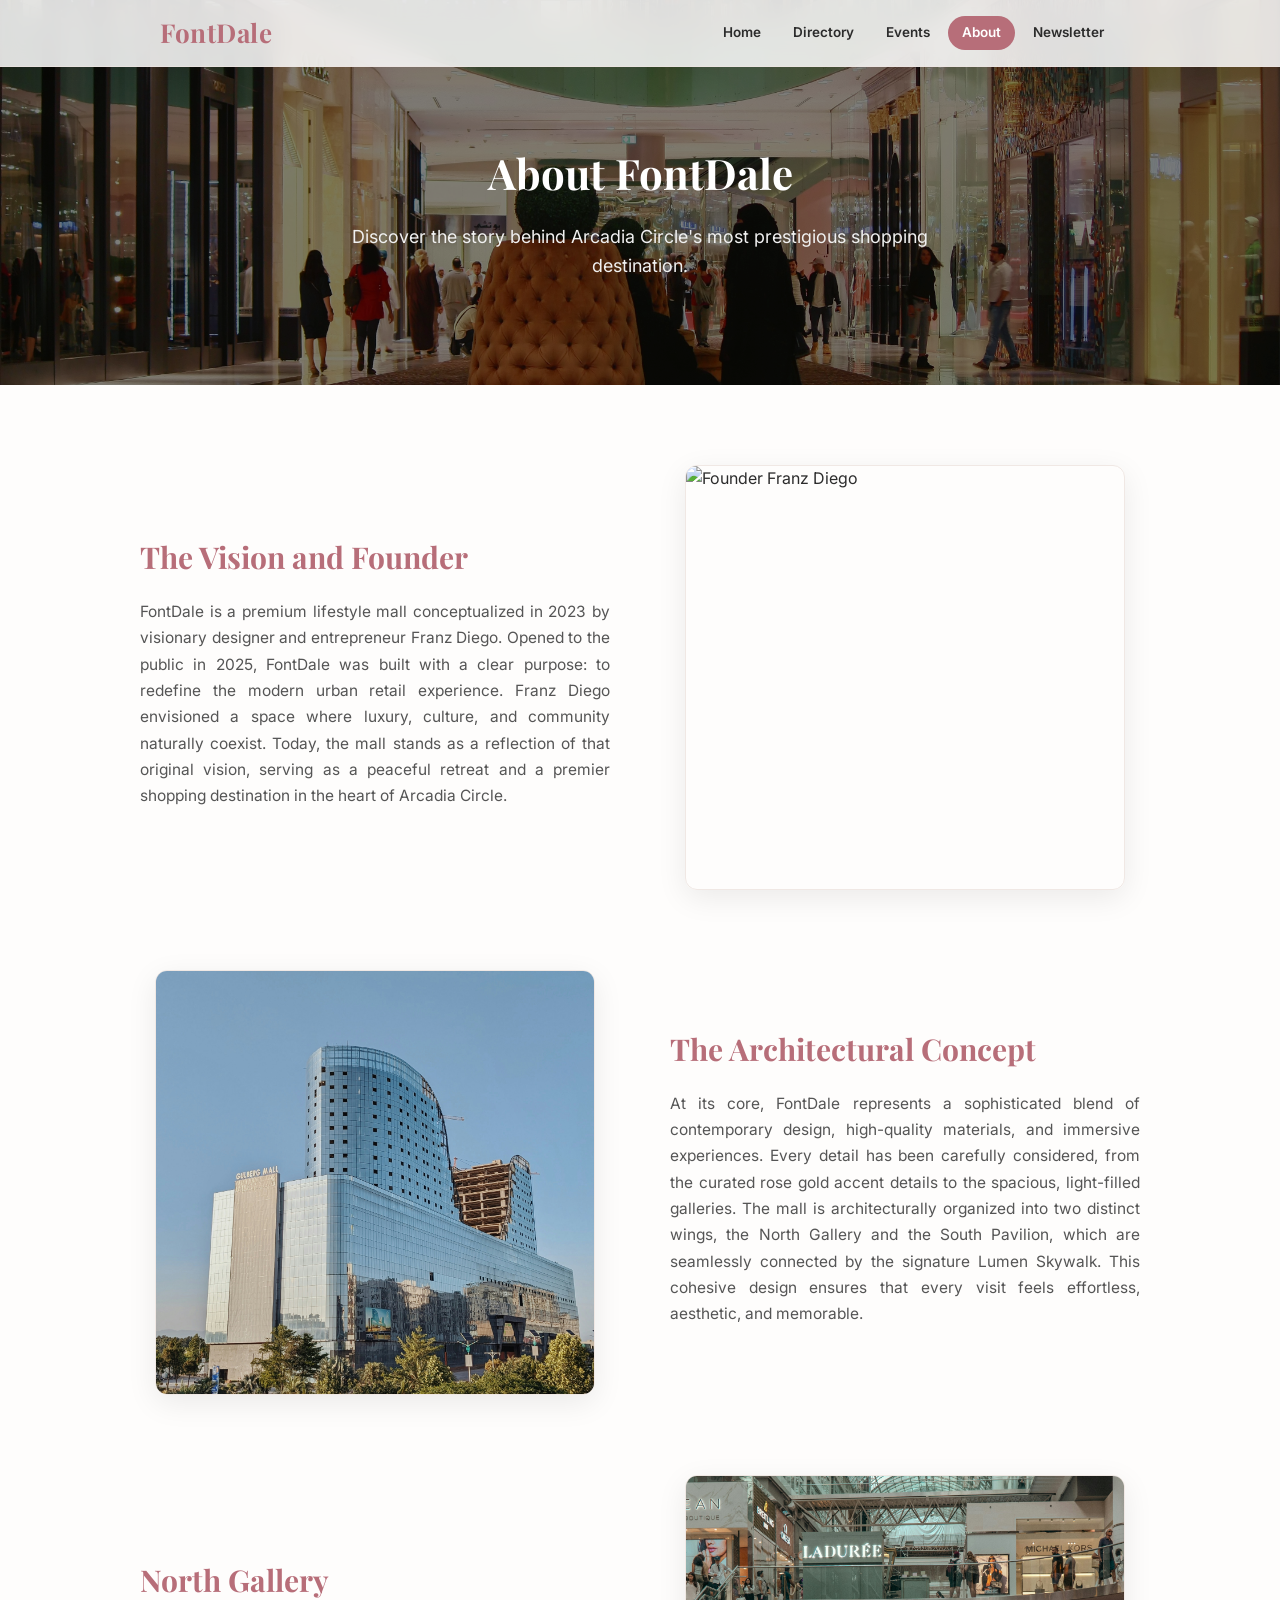
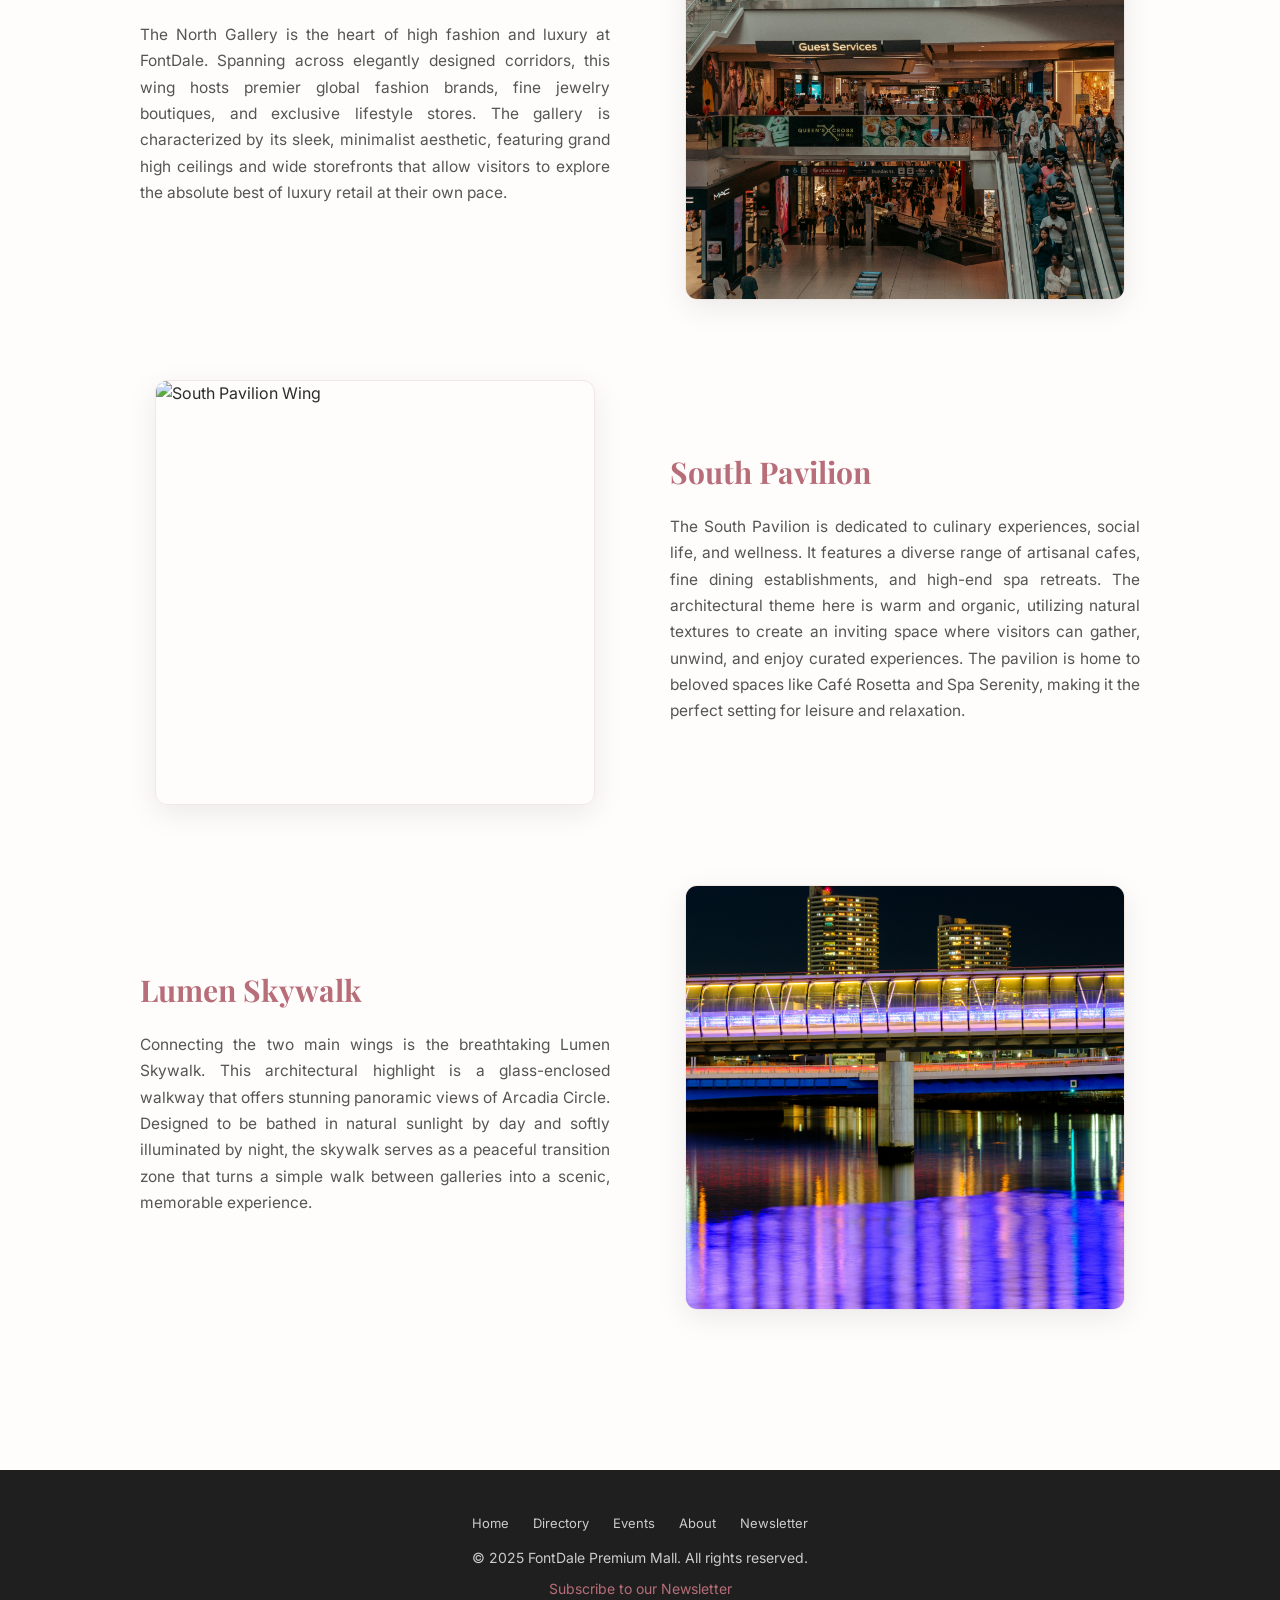
==== about.html @ b30427f1 "First Commit" ====
<!DOCTYPE html>
<html lang="en">
<head>
    <meta charset="UTF-8">
    <meta name="viewport" content="width=device-width, initial-scale=1.0">
    <title>About Us - FontDale Premium Mall</title>
    <link rel="stylesheet" href="css/style.css">
</head>
<body>

    <!-- ===== HEADER & NAVIGATION ===== -->
    <header>
        <div class="container">
            <h1><a href="index.html">FontDale</a></h1>
            <nav>
                <a href="index.html">Home</a>
                <a href="directory.html">Directory</a>
                <a href="events.html">Events</a>
                <a href="about.html" class="active">About</a>
                <a href="newsletter.html">Newsletter</a>
            </nav>
        </div>
    </header>

    <!-- ===== PAGE TITLE ===== -->
    <div class="banner">
        <img src="assets/banner/mall-about.jpg" alt="FontDale Mall" class="banner-img">
        <div class="container">
            <div class="banner-content">
                <h2>About FontDale</h2>
                <p>Discover the story behind Arcadia Circle's most prestigious shopping destination.</p>
            </div>
        </div>
    </div>

    <!-- ===== ABOUT CONTENT ===== -->
    <div class="container page-content">
        
        <!-- Row 1: Founder and Vision (Text Left, Image Right) -->
        <div class="about-row">
            <div class="about-row-left about-text">
                <h2>The Vision and Founder</h2>
                <p>
                    FontDale is a premium lifestyle mall conceptualized in 2023 by visionary designer and entrepreneur Franz Diego. 
                    Opened to the public in 2025, FontDale was built with a clear purpose: to redefine the modern urban retail experience. 
                    Franz Diego envisioned a space where luxury, culture, and community naturally coexist. Today, the mall stands 
                    as a reflection of that original vision, serving as a peaceful retreat and a premier shopping destination in 
                    the heart of Arcadia Circle.
                </p>
            </div>
            <div class="about-row-right about-media">
                <img src="assets/images/founder.jpg" alt="Founder Franz Diego" class="about-img">
            </div>
        </div>

        <!-- Row 2: Architectural Concept (Image Left, Text Right) -->
        <div class="about-row">
            <div class="about-row-left about-media">
                <img src="assets/images/about-mall.jpg" alt="FontDale Mall Architecture" class="about-img">
            </div>
            <div class="about-row-right about-text">
                <h2>The Architectural Concept</h2>
                <p>
                    At its core, FontDale represents a sophisticated blend of contemporary design, high-quality materials, and immersive experiences. 
                    Every detail has been carefully considered, from the curated rose gold accent details to the spacious, light-filled galleries. 
                    The mall is architecturally organized into two distinct wings, the North Gallery and the South Pavilion, which are seamlessly 
                    connected by the signature Lumen Skywalk. This cohesive design ensures that every visit feels effortless, aesthetic, and memorable.
                </p>
            </div>
        </div>

        <!-- Row 3: North Gallery (Text Left, Image Right) -->
        <div class="about-row">
            <div class="about-row-left about-text">
                <h2>North Gallery</h2>
                <p>
                    The North Gallery is the heart of high fashion and luxury at FontDale. Spanning across elegantly designed corridors, 
                    this wing hosts premier global fashion brands, fine jewelry boutiques, and exclusive lifestyle stores. The gallery is 
                    characterized by its sleek, minimalist aesthetic, featuring grand high ceilings and wide storefronts that allow visitors 
                    to explore the absolute best of luxury retail at their own pace.
                </p>
            </div>
            <div class="about-row-right about-media">
                <img src="assets/images/north-gallery.jpg" alt="North Gallery Wing" class="about-img">
            </div>
        </div>

        <!-- Row 4: South Pavilion (Image Left, Text Right) -->
        <div class="about-row">
            <div class="about-row-left about-media">
                <img src="assets/images/south-pavilion.jpg" alt="South Pavilion Wing" class="about-img">
            </div>
            <div class="about-row-right about-text">
                <h2>South Pavilion</h2>
                <p>
                    The South Pavilion is dedicated to culinary experiences, social life, and wellness. It features a diverse range of 
                    artisanal cafes, fine dining establishments, and high-end spa retreats. The architectural theme here is warm and organic, 
                    utilizing natural textures to create an inviting space where visitors can gather, unwind, and enjoy curated experiences. 
                    The pavilion is home to beloved spaces like Café Rosetta and Spa Serenity, making it the perfect setting for leisure and relaxation.
                </p>
            </div>
        </div>

        <!-- Row 5: Lumen Skywalk (Text Left, Image Right) -->
        <div class="about-row">
            <div class="about-row-left about-text">
                <h2>Lumen Skywalk</h2>
                <p>
                    Connecting the two main wings is the breathtaking Lumen Skywalk. This architectural highlight is a glass-enclosed walkway 
                    that offers stunning panoramic views of Arcadia Circle. Designed to be bathed in natural sunlight by day and softly 
                    illuminated by night, the skywalk serves as a peaceful transition zone that turns a simple walk between galleries into 
                    a scenic, memorable experience.
                </p>
            </div>
            <div class="about-row-right about-media">
                <img src="assets/images/lumen-skywalk.jpg" alt="Lumen Skywalk" class="about-img">
            </div>
        </div>
    </div>

    <!-- ===== FOOTER ===== -->
    <footer>
        <div class="container">
            <div class="footer-links">
                <a href="index.html">Home</a>
                <a href="directory.html">Directory</a>
                <a href="events.html">Events</a>
                <a href="about.html">About</a>
                <a href="newsletter.html">Newsletter</a>
            </div>
            <p>&copy; 2025 FontDale Premium Mall. All rights reserved.</p>
            <p><a href="newsletter.html">Subscribe to our Newsletter</a></p>
        </div>
    </footer>

</body>
</html>
---- css/style.css ----
/* ============================================================
   FontDale Premium Mall Website - style.css
   Tema: Rose Gold & Charcoal (Monochromatic Warmth)
   Dibuat untuk Project HCI - Beginner Friendly CSS
   ============================================================ */

/* ----- Google Fonts Import ----- */
@import url('https://fonts.googleapis.com/css2?family=Playfair+Display:wght@400;700&family=Inter:wght@300;400;600;700&display=swap');


/* ============================================================
   1. RESET DASAR
   ============================================================ */
* {
    margin: 0;
    padding: 0;
    box-sizing: border-box;
}

body {
    font-family: 'Inter', Arial, sans-serif;
    background-color: #fefdfc;
    color: #2c2c2c;
    line-height: 1.6;
}


/* ============================================================
   2. HEADER & NAVIGASI
   ============================================================ */
header {
    background-color: rgba(255, 255, 255, 0.85);
    backdrop-filter: blur(12px);
    border-bottom: 1px solid rgba(240, 230, 227, 0.7);
    padding: 12px 0;
    position: fixed;
    top: 0;
    left: 0;
    width: 100%;
    z-index: 1000;
    box-shadow: 0 4px 20px rgba(0, 0, 0, 0.02);
    transition: all 0.3s ease;
}

header .container {
    display: flex;
    justify-content: space-between;
    align-items: center;
}

header h1 {
    font-family: 'Playfair Display', Georgia, serif;
    font-size: 26px;
    font-weight: 700;
    color: #b76e79;
    margin: 0;
    letter-spacing: 0.5px;
}

header h1 a {
    color: #b76e79;
    text-decoration: none;
    transition: opacity 0.3s;
}

header h1 a:hover {
    opacity: 0.85;
}

nav {
    margin: 0;
    display: flex;
    align-items: center;
}

nav a {
    display: inline-block;
    color: #2c2c2c;
    text-decoration: none;
    font-size: 13.5px;
    font-weight: 600;
    padding: 6px 14px;
    margin: 0 2px;
    border-radius: 50px;
    transition: background-color 0.3s, color 0.3s, transform 0.2s;
}

nav a:hover {
    background-color: rgba(183, 110, 121, 0.25);
    color: #b76e79;
    transform: translateY(-1px);
}

nav a.active {
    background-color: #b76e79;
    color: #ffffff;
    border-radius: 50px;
    padding: 6px 14px;
}


/* ============================================================
   3. BANNER SECTION
   ============================================================ */
.banner {
    position: relative;
    text-align: center;
    padding: 140px 20px 80px 20px; /* Ditambah padding atas agar konten turun melewati fixed header */
    margin-bottom: 40px;
    overflow: hidden;
    color: #fff;
}

.banner-img {
    position: absolute;
    top: 0;
    left: 0;
    width: 100%;
    height: 100%;
    object-fit: cover;
    z-index: 0;
    filter: brightness(0.5);
}

.banner-content {
    position: relative;
    z-index: 1;
}

.banner h2 {
    font-family: 'Playfair Display', Georgia, serif;
    font-size: 42px;
    color: #ffffff;
    margin-bottom: 16px;
}

.banner p {
    font-size: 18px;
    color: #f0f0f0;
    max-width: 600px;
    margin: 0 auto 24px auto;
}

.banner.home-banner {
    min-height: 100vh;
    display: flex;
    align-items: center;
    justify-content: center;
    padding: 60px 20px;
    margin-bottom: 50px;
}


/* ============================================================
   4. TOMBOL (Pill Shape - Rose Gold)
   ============================================================ */
.btn {
    display: inline-block;
    background-color: #b76e79;
    color: #ffffff;
    font-size: 16px;
    font-weight: 600;
    padding: 14px 36px;
    border: none;
    border-radius: 50px;
    text-decoration: none;
    cursor: pointer;
    transition: background-color 0.3s;
}

.btn:hover {
    background-color: #a05a64;
}

.btn-small {
    font-size: 14px;
    padding: 10px 24px;
}


/* ============================================================
   5. KARTU (Card) untuk Tenant & Event
   ============================================================ */
.card {
    background: #ffffff;
    border-radius: 12px;
    box-shadow: 0 2px 8px rgba(0, 0, 0, 0.08);
    overflow: hidden;
    border: 1px solid #f0e8e4;
    display: flex;
    flex-direction: column;
    width: 30%;
    min-width: 250px;
}

.card img {
    width: 100%;
    height: 200px;
    object-fit: cover;
    display: block;
}

.card h3 {
    font-family: 'Playfair Display', Georgia, serif;
    font-size: 22px;
    padding: 16px 16px 8px 16px;
    margin: 0;
    color: #2c2c2c;
}

.card p {
    font-size: 15px;
    padding: 0 16px 16px 16px;
    color: #555;
    line-height: 1.6;
    flex: 1;
}

.card .event-date {
    display: flex;
    align-items: center;
    gap: 6px;
    margin-top: auto;
    padding: 0 16px 12px 16px;
    color: #b76e79;
    font-weight: 600;
}

.card .event-date img.icon {
    width: 16px;
    height: 16px;
    flex-shrink: 0;
}

.card .btn-small {
    margin: 0 16px 16px 16px;
    align-self: flex-start;
}

.card-row {
    display: flex;
    flex-wrap: wrap;
    justify-content: center;
    gap: 24px;
    padding: 20px 0;
}


/* ============================================================
   6. SECTION HEADING
   ============================================================ */
.section-title {
    font-family: 'Playfair Display', Georgia, serif;
    font-size: 28px;
    color: #2c2c2c;
    text-align: center;
    margin-bottom: 32px;
}


/* ============================================================
   7. FORM NEWSLETTER
   ============================================================ */
.newsletter-form {
    background-color: #ffffff;
    border: 1px solid #f0e6e3;
    border-radius: 12px;
    padding: 32px;
    max-width: 520px;
    margin: 0 auto 40px auto;
    box-shadow: 0 2px 8px rgba(0, 0, 0, 0.06);
}

.newsletter-form label {
    display: block;
    font-size: 14px;
    font-weight: 600;
    color: #2c2c2c;
    margin-bottom: 6px;
}

.newsletter-form input,
.newsletter-form select {
    display: block;
    width: 100%;
    padding: 12px 14px;
    font-size: 15px;
    font-family: 'Inter', Arial, sans-serif;
    color: #2c2c2c;
    border: 1px solid #d4c9c4;
    border-radius: 8px;
    margin-bottom: 18px;
    background-color: #fefdfc;
}

.newsletter-form input:focus,
.newsletter-form select:focus {
    border-color: #b76e79;
    outline: none;
}


/* ============================================================
   8. ABOUT PAGE SPECIFIC
   ============================================================ */
.about-row {
    display: flex;
    align-items: center;
    justify-content: space-between;
    gap: 60px;
    margin-bottom: 80px;
    max-width: 1000px;
    margin-left: auto;
    margin-right: auto;
}

.about-row-left, .about-row-right {
    flex: 1;
}

.about-row-left h2, .about-row-right h2 {
    font-family: 'Playfair Display', Georgia, serif;
    font-size: 30px;
    color: #b76e79;
    margin-bottom: 18px;
    font-weight: 700;
}

.about-row-left p, .about-row-right p {
    font-size: 15.5px;
    color: #555555;
    line-height: 1.7;
    margin-bottom: 12px;
    text-align: justify;
}

.about-img {
    width: 100%;
    max-width: 440px;
    height: 425px; /* Menyamakan tinggi seluruh gambar agar seragam */
    object-fit: cover; /* Memotong gambar secara proporsional tanpa distorsi */
    border-radius: 12px;
    border: 1px solid #f0e8e4;
    box-shadow: 0 8px 30px rgba(0, 0, 0, 0.08);
    display: block;
    margin: 0 auto;
}


/* ============================================================
   9. CONTAINER / LAYOUT UMUM
   ============================================================ */
.container {
    max-width: 1000px;
    margin: 0 auto;
    padding: 0 20px;
}

.page-content {
    padding: 40px 0;
}


/* ============================================================
   10. FOOTER (Dark)
   ============================================================ */
footer {
    background-color: #1f1f1f;
    color: #cccccc;
    text-align: center;
    padding: 40px 20px;
    margin-top: 40px;
}

footer p {
    font-size: 14px;
    margin-bottom: 8px;
}

footer a {
    color: #b76e79;
    text-decoration: none;
}

footer a:hover {
    text-decoration: underline;
}

.footer-links {
    margin-bottom: 12px;
}

.footer-links a {
    display: inline-block;
    color: #cccccc;
    font-size: 13px;
    margin: 0 10px;
    text-decoration: none;
}

.footer-links a:hover {
    color: #b76e79;
}


/* ============================================================
   11. MEDIA QUERY RESPONSIVE (max-width: 540px)
   ============================================================ */
@media screen and (max-width: 540px) {

    /* ----- 1. Header & Navigasi ----- */
    header {
        padding: 10px 0;
    }

    header .container {
        flex-direction: column;
        gap: 8px;
    }

    header h1 {
        font-size: 22px;
        margin-bottom: 2px;
    }

    nav {
        display: flex;
        flex-wrap: wrap;
        justify-content: center;
        width: 100%;
        margin-top: 0;
    }

    nav a {
        display: inline-block;
        margin: 2px 4px;
        padding: 6px 12px;
        font-size: 12.5px;
        text-align: center;
    }

    nav a.active {
        display: inline-block;
        margin: 2px 4px;
        padding: 6px 12px;
        text-align: center;
    }

    /* ----- 2. Banner Section ----- */
    .banner {
        padding: 130px 16px 40px 16px; /* Ditambah padding atas agar konten tidak tertutup header mobile */
    }

    .banner.home-banner {
        min-height: 100vh;
        padding: 130px 16px 40px 16px; /* Ditambah padding atas agar konten tidak tertutup header mobile */
    }

    .banner h2 {
        font-size: 28px;
        line-height: 1.3;
    }

    .banner p {
        font-size: 14px;
    }

    .btn {
        display: inline-block;
        width: auto;
        min-width: 200px;
        text-align: center;
        padding: 12px 30px;
        margin: 0 auto;
    }

    /* ----- 3. Cards (directory, events, home) ----- */
    .card-row {
        flex-direction: column;
        align-items: center;
        gap: 16px;
    }

    .card {
        width: 100%;
        max-width: 100%;
        min-width: unset;
    }

    .card img {
        width: 100%;
        height: 180px;
    }

    /* ----- 4. Section Titles ----- */
    .section-title {
        font-size: 24px;
        padding: 0 16px;
        text-align: center;
    }

    /* ----- 5. About Section (Mobile Stacking & Clean Order) ----- */
    .about-row {
        display: flex;
        flex-direction: column;
        gap: 28px;
        margin-bottom: 50px;
        text-align: left;
    }

    .about-row-left, .about-row-right {
        width: 100%;
    }

    .about-text {
        order: 1; /* Teks deskripsi selalu berada di atas pada layar HP */
    }

    .about-media {
        order: 2; /* Gambar penjelas selalu berada di bawah pada layar HP */
        margin-bottom: 12px;
    }

    .about-row-left h2, .about-row-right h2 {
        font-size: 24px;
        margin-bottom: 12px;
    }

    .about-row-left p, .about-row-right p {
        font-size: 14.5px;
    }

    .about-img {
        max-width: 100%;
        height: 240px; /* Tinggi proporsional khusus layar HP */
    }

    /* ----- 6. Newsletter Form ----- */
    .newsletter-form {
        padding: 24px 16px;
        margin-left: 0;
        margin-right: 0;
        width: 100%;
    }

    /* ----- 7. Images ----- */
    .banner img,
    .container img {
        max-width: 100%;
        height: auto;
    }

    .banner .banner-img {
        width: 100%;
        height: 100%;
        max-width: none;
        object-fit: cover;
        position: absolute;
        top: 0;
        left: 0;
    }

    /* ----- 8. Footer ----- */
    footer {
        padding: 30px 16px;
    }

    .footer-links a {
        display: block;
        margin: 6px 0;
    }

    /* ----- 9. Container Padding ----- */
    .container {
        padding-left: 16px;
        padding-right: 16px;
        width: 100%;
        box-sizing: border-box;
    }

}

/* ----- Icon styles for SVG icons ----- */
img.icon {
    display: inline-block;
    width: 16px;
    height: 16px;
    vertical-align: middle;
    margin-right: 4px;
    filter: brightness(0) saturate(100%) invert(48%) sepia(13%) saturate(840%) hue-rotate(315deg) brightness(92%) contrast(87%);
}
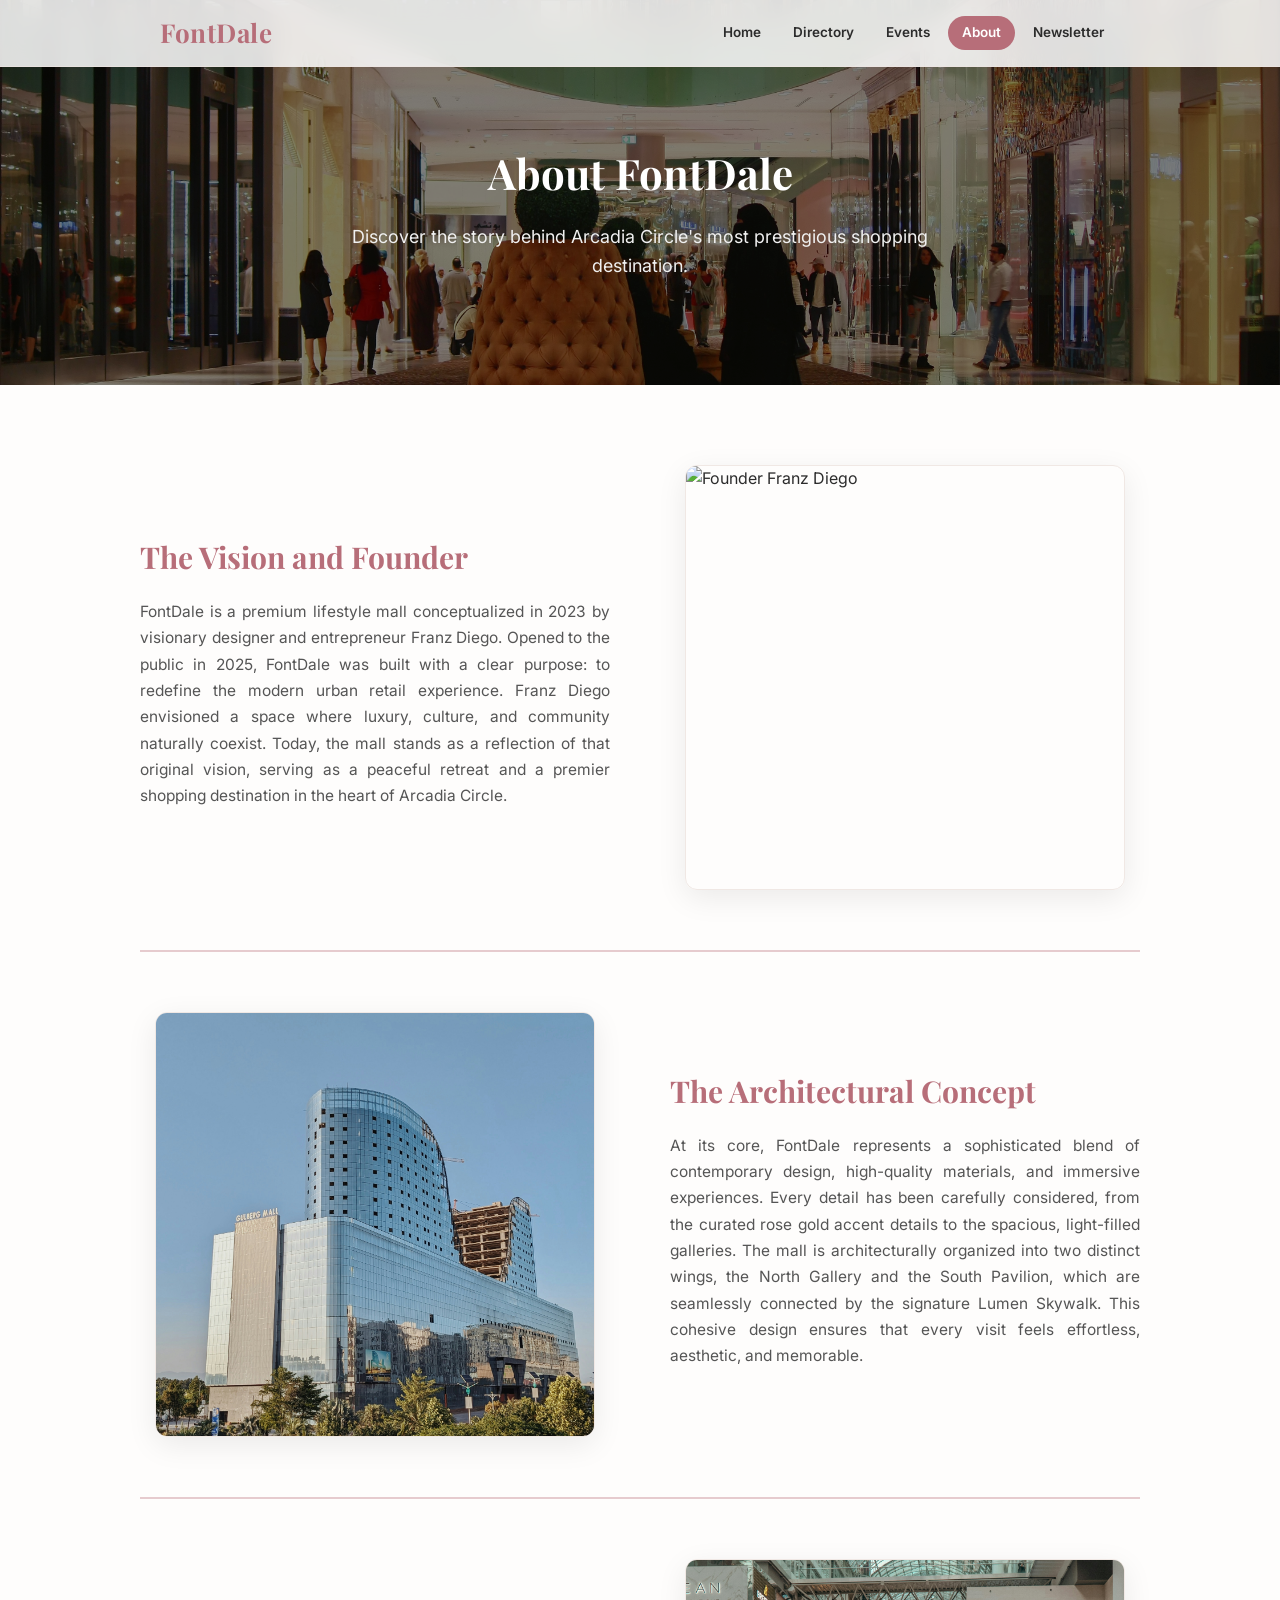
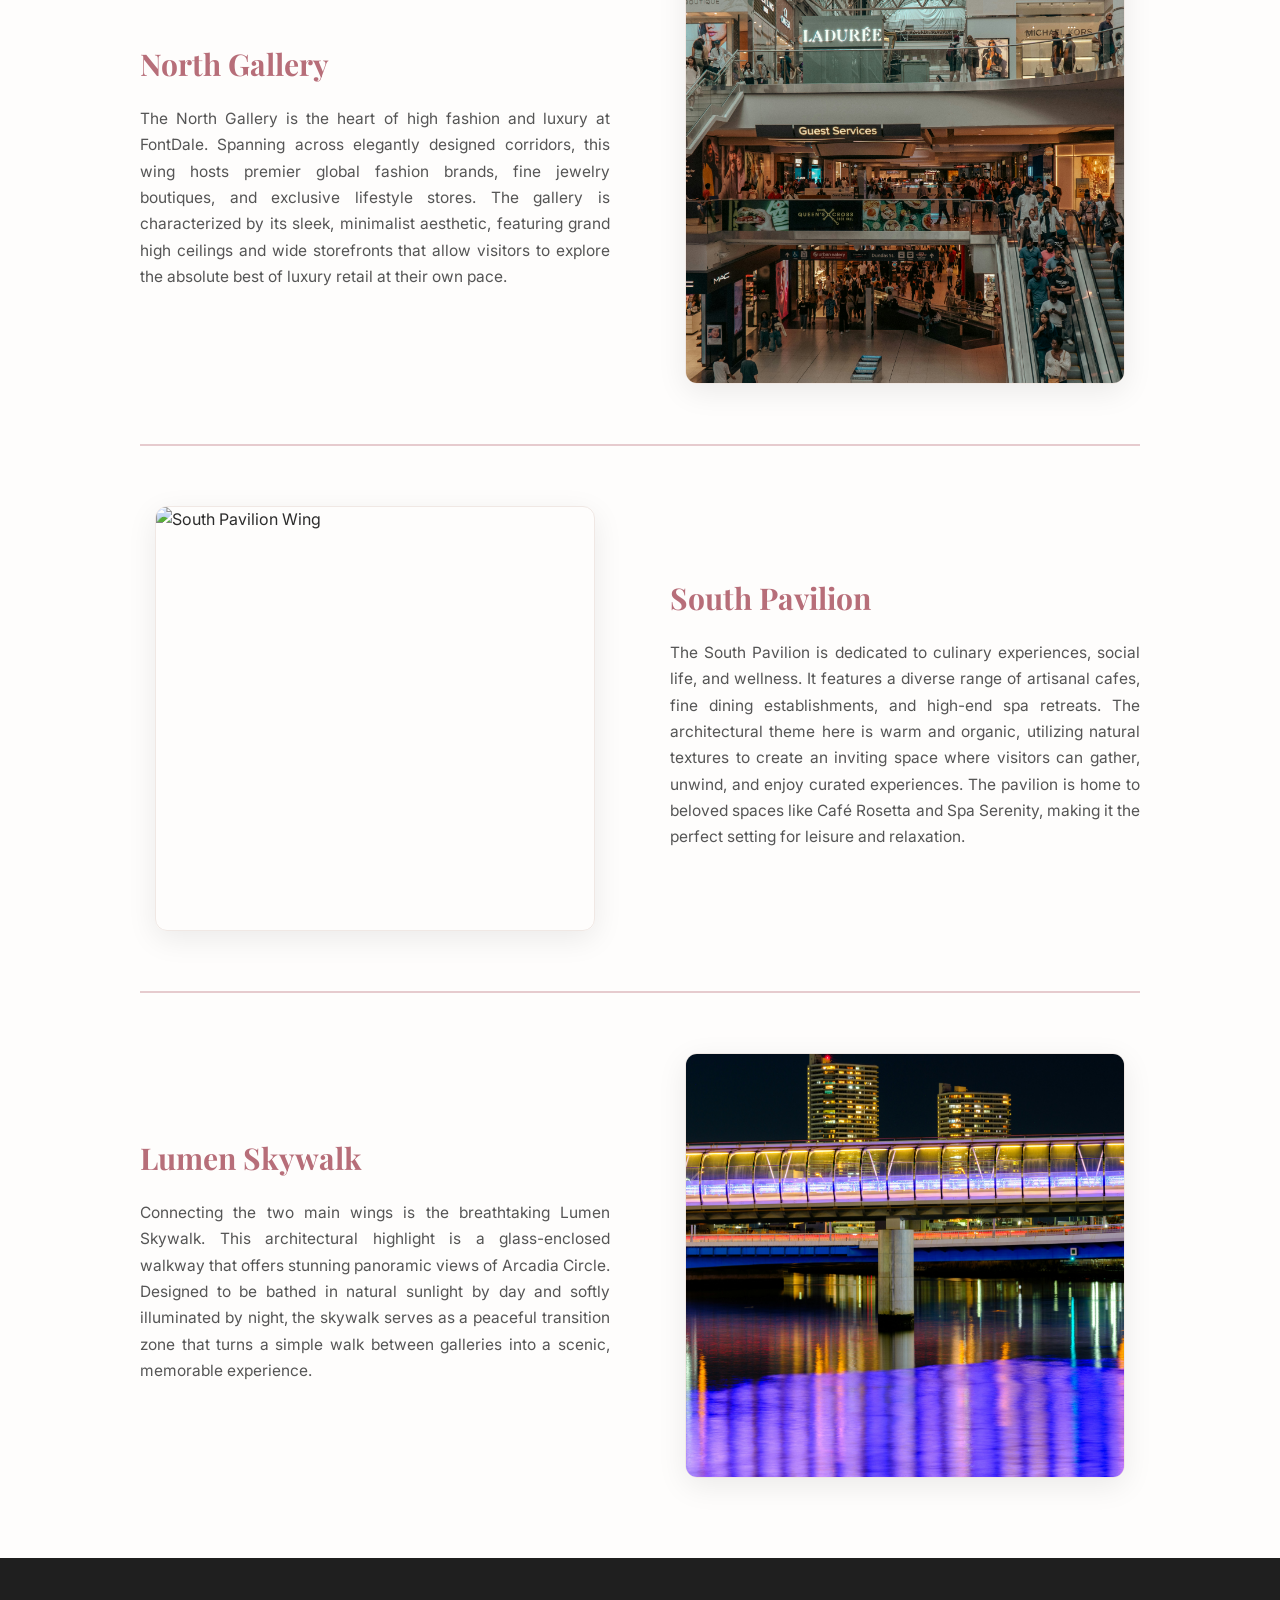
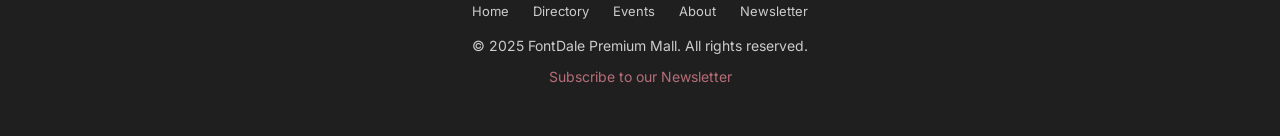
==== commit efdc693d: "Clean Code" ====
--- a/about.html
+++ b/about.html
@@ -8,7 +8,6 @@
 </head>
 <body>
 
-    <!-- ===== HEADER & NAVIGATION ===== -->
     <header>
         <div class="container">
             <h1><a href="index.html">FontDale</a></h1>
@@ -22,7 +21,6 @@
         </div>
     </header>
 
-    <!-- ===== PAGE TITLE ===== -->
     <div class="banner">
         <img src="assets/banner/mall-about.jpg" alt="FontDale Mall" class="banner-img">
         <div class="container">
@@ -33,10 +31,8 @@
         </div>
     </div>
 
-    <!-- ===== ABOUT CONTENT ===== -->
     <div class="container page-content">
         
-        <!-- Row 1: Founder and Vision (Text Left, Image Right) -->
         <div class="about-row">
             <div class="about-row-left about-text">
                 <h2>The Vision and Founder</h2>
@@ -53,7 +49,6 @@
             </div>
         </div>
 
-        <!-- Row 2: Architectural Concept (Image Left, Text Right) -->
         <div class="about-row">
             <div class="about-row-left about-media">
                 <img src="assets/images/about-mall.jpg" alt="FontDale Mall Architecture" class="about-img">
@@ -69,7 +64,6 @@
             </div>
         </div>
 
-        <!-- Row 3: North Gallery (Text Left, Image Right) -->
         <div class="about-row">
             <div class="about-row-left about-text">
                 <h2>North Gallery</h2>
@@ -85,7 +79,6 @@
             </div>
         </div>
 
-        <!-- Row 4: South Pavilion (Image Left, Text Right) -->
         <div class="about-row">
             <div class="about-row-left about-media">
                 <img src="assets/images/south-pavilion.jpg" alt="South Pavilion Wing" class="about-img">
@@ -101,7 +94,6 @@
             </div>
         </div>
 
-        <!-- Row 5: Lumen Skywalk (Text Left, Image Right) -->
         <div class="about-row">
             <div class="about-row-left about-text">
                 <h2>Lumen Skywalk</h2>
@@ -118,7 +110,6 @@
         </div>
     </div>
 
-    <!-- ===== FOOTER ===== -->
     <footer>
         <div class="container">
             <div class="footer-links">
--- a/css/style.css
+++ b/css/style.css
@@ -1,16 +1,5 @@
-/* ============================================================
-   FontDale Premium Mall Website - style.css
-   Tema: Rose Gold & Charcoal (Monochromatic Warmth)
-   Dibuat untuk Project HCI - Beginner Friendly CSS
-   ============================================================ */
-
-/* ----- Google Fonts Import ----- */
 @import url('https://fonts.googleapis.com/css2?family=Playfair+Display:wght@400;700&family=Inter:wght@300;400;600;700&display=swap');
 
-
-/* ============================================================
-   1. RESET DASAR
-   ============================================================ */
 * {
     margin: 0;
     padding: 0;
@@ -24,10 +13,6 @@
     line-height: 1.6;
 }
 
-
-/* ============================================================
-   2. HEADER & NAVIGASI
-   ============================================================ */
 header {
     background-color: rgba(255, 255, 255, 0.85);
     backdrop-filter: blur(12px);
@@ -98,14 +83,10 @@
     padding: 6px 14px;
 }
 
-
-/* ============================================================
-   3. BANNER SECTION
-   ============================================================ */
 .banner {
     position: relative;
     text-align: center;
-    padding: 140px 20px 80px 20px; /* Ditambah padding atas agar konten turun melewati fixed header */
+    padding: 140px 20px 80px 20px; 
     margin-bottom: 40px;
     overflow: hidden;
     color: #fff;
@@ -150,10 +131,6 @@
     margin-bottom: 50px;
 }
 
-
-/* ============================================================
-   4. TOMBOL (Pill Shape - Rose Gold)
-   ============================================================ */
 .btn {
     display: inline-block;
     background-color: #b76e79;
@@ -177,10 +154,6 @@
     padding: 10px 24px;
 }
 
-
-/* ============================================================
-   5. KARTU (Card) untuk Tenant & Event
-   ============================================================ */
 .card {
     background: #ffffff;
     border-radius: 12px;
@@ -191,6 +164,13 @@
     flex-direction: column;
     width: 30%;
     min-width: 250px;
+    transition: transform 0.3s ease, box-shadow 0.3s ease, border-color 0.3s ease;
+}
+
+.card:hover {
+    transform: translateY(-6px);
+    box-shadow: 0 12px 28px rgba(183, 110, 121, 0.12), 0 4px 12px rgba(0, 0, 0, 0.04);
+    border-color: rgba(183, 110, 121, 0.35);
 }
 
 .card img {
@@ -198,6 +178,11 @@
     height: 200px;
     object-fit: cover;
     display: block;
+    transition: transform 0.5s ease;
+}
+
+.card:hover img {
+    transform: scale(1.04);
 }
 
 .card h3 {
@@ -245,10 +230,6 @@
     padding: 20px 0;
 }
 
-
-/* ============================================================
-   6. SECTION HEADING
-   ============================================================ */
 .section-title {
     font-family: 'Playfair Display', Georgia, serif;
     font-size: 28px;
@@ -257,10 +238,6 @@
     margin-bottom: 32px;
 }
 
-
-/* ============================================================
-   7. FORM NEWSLETTER
-   ============================================================ */
 .newsletter-form {
     background-color: #ffffff;
     border: 1px solid #f0e6e3;
@@ -299,19 +276,23 @@
     outline: none;
 }
 
-
-/* ============================================================
-   8. ABOUT PAGE SPECIFIC
-   ============================================================ */
 .about-row {
     display: flex;
     align-items: center;
     justify-content: space-between;
     gap: 60px;
-    margin-bottom: 80px;
+    padding-bottom: 60px;
+    margin-bottom: 60px;
+    border-bottom: 2px solid rgba(183, 110, 121, 0.35);
     max-width: 1000px;
     margin-left: auto;
     margin-right: auto;
+}
+
+.about-row:last-child {
+    border-bottom: none;
+    padding-bottom: 0;
+    margin-bottom: 0;
 }
 
 .about-row-left, .about-row-right {
@@ -337,8 +318,8 @@
 .about-img {
     width: 100%;
     max-width: 440px;
-    height: 425px; /* Menyamakan tinggi seluruh gambar agar seragam */
-    object-fit: cover; /* Memotong gambar secara proporsional tanpa distorsi */
+    height: 425px; 
+    object-fit: cover; 
     border-radius: 12px;
     border: 1px solid #f0e8e4;
     box-shadow: 0 8px 30px rgba(0, 0, 0, 0.08);
@@ -346,10 +327,6 @@
     margin: 0 auto;
 }
 
-
-/* ============================================================
-   9. CONTAINER / LAYOUT UMUM
-   ============================================================ */
 .container {
     max-width: 1000px;
     margin: 0 auto;
@@ -360,10 +337,6 @@
     padding: 40px 0;
 }
 
-
-/* ============================================================
-   10. FOOTER (Dark)
-   ============================================================ */
 footer {
     background-color: #1f1f1f;
     color: #cccccc;
@@ -402,13 +375,8 @@
     color: #b76e79;
 }
 
-
-/* ============================================================
-   11. MEDIA QUERY RESPONSIVE (max-width: 540px)
-   ============================================================ */
 @media screen and (max-width: 540px) {
 
-    /* ----- 1. Header & Navigasi ----- */
     header {
         padding: 10px 0;
     }
@@ -446,14 +414,13 @@
         text-align: center;
     }
 
-    /* ----- 2. Banner Section ----- */
     .banner {
-        padding: 130px 16px 40px 16px; /* Ditambah padding atas agar konten tidak tertutup header mobile */
+        padding: 130px 16px 40px 16px; 
     }
 
     .banner.home-banner {
         min-height: 100vh;
-        padding: 130px 16px 40px 16px; /* Ditambah padding atas agar konten tidak tertutup header mobile */
+        padding: 130px 16px 40px 16px; 
     }
 
     .banner h2 {
@@ -474,7 +441,6 @@
         margin: 0 auto;
     }
 
-    /* ----- 3. Cards (directory, events, home) ----- */
     .card-row {
         flex-direction: column;
         align-items: center;
@@ -492,32 +458,37 @@
         height: 180px;
     }
 
-    /* ----- 4. Section Titles ----- */
     .section-title {
         font-size: 24px;
         padding: 0 16px;
         text-align: center;
     }
 
-    /* ----- 5. About Section (Mobile Stacking & Clean Order) ----- */
     .about-row {
         display: flex;
         flex-direction: column;
         gap: 28px;
-        margin-bottom: 50px;
+        padding-bottom: 40px;
+        margin-bottom: 40px;
         text-align: left;
     }
 
+    .about-row:last-child {
+        border-bottom: none;
+        padding-bottom: 0;
+        margin-bottom: 0;
+    }
+
     .about-row-left, .about-row-right {
         width: 100%;
     }
 
     .about-text {
-        order: 1; /* Teks deskripsi selalu berada di atas pada layar HP */
+        order: 1; 
     }
 
     .about-media {
-        order: 2; /* Gambar penjelas selalu berada di bawah pada layar HP */
+        order: 2; 
         margin-bottom: 12px;
     }
 
@@ -532,10 +503,9 @@
 
     .about-img {
         max-width: 100%;
-        height: 240px; /* Tinggi proporsional khusus layar HP */
-    }
-
-    /* ----- 6. Newsletter Form ----- */
+        height: 240px; 
+    }
+
     .newsletter-form {
         padding: 24px 16px;
         margin-left: 0;
@@ -543,7 +513,6 @@
         width: 100%;
     }
 
-    /* ----- 7. Images ----- */
     .banner img,
     .container img {
         max-width: 100%;
@@ -560,7 +529,6 @@
         left: 0;
     }
 
-    /* ----- 8. Footer ----- */
     footer {
         padding: 30px 16px;
     }
@@ -570,7 +538,6 @@
         margin: 6px 0;
     }
 
-    /* ----- 9. Container Padding ----- */
     .container {
         padding-left: 16px;
         padding-right: 16px;
@@ -580,7 +547,6 @@
 
 }
 
-/* ----- Icon styles for SVG icons ----- */
 img.icon {
     display: inline-block;
     width: 16px;
